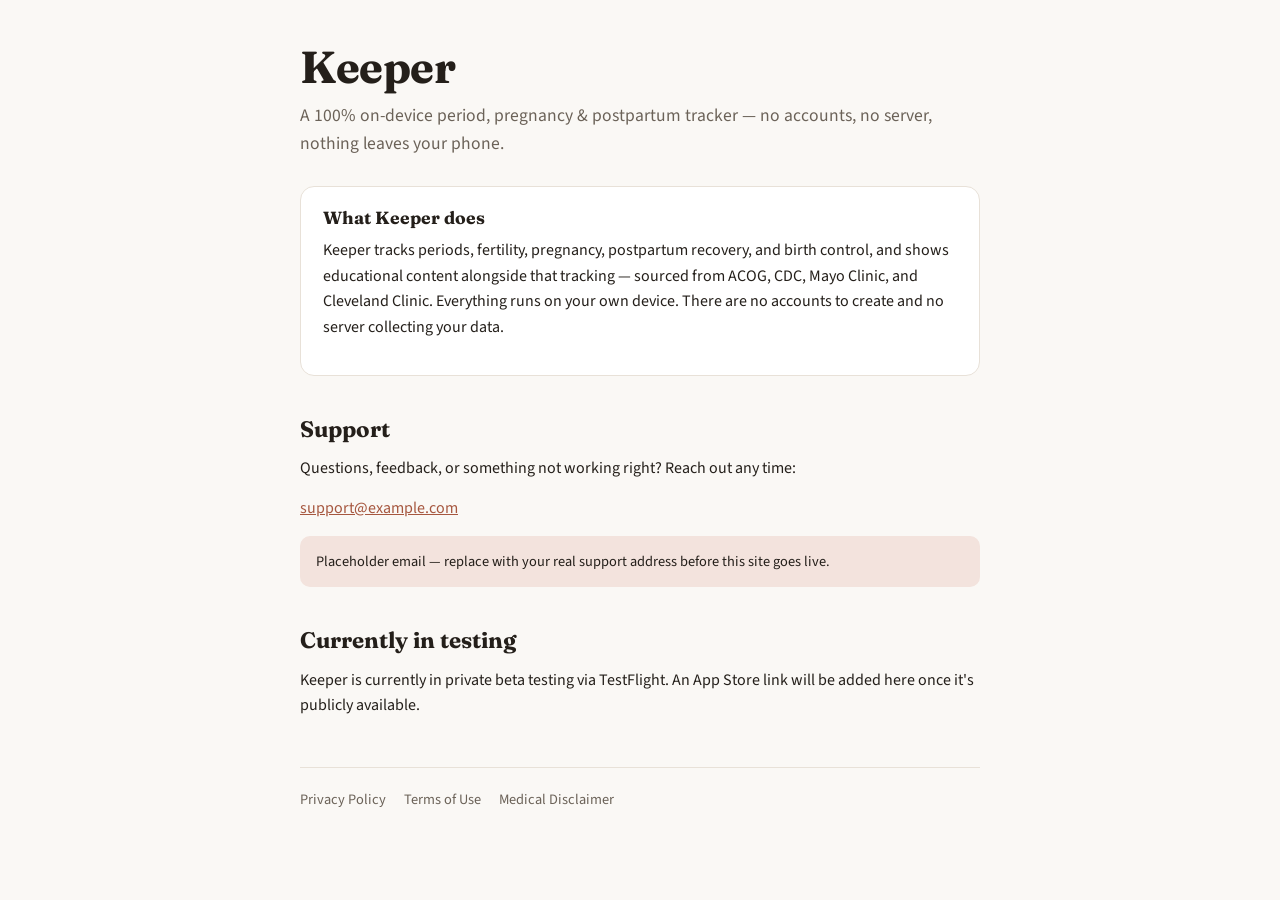
==== index.html @ 41fe7ccb "Initial Keeper support site (landing page, disclaimer, placeholder legal pages)" ====
<!doctype html>
<html lang="en">
<head>
<meta charset="utf-8">
<meta name="viewport" content="width=device-width, initial-scale=1">
<title>Keeper</title>
<link rel="stylesheet" href="https://fonts.googleapis.com/css2?family=Fraunces:wght@500;600&family=Source+Sans+3:wght@400;600;700&display=swap">
<link rel="stylesheet" href="styles.css">
</head>
<body>
<div class="wrap">
  <h1>Keeper</h1>
  <p class="tagline">A 100% on-device period, pregnancy &amp; postpartum tracker — no accounts, no server, nothing leaves your phone.</p>

  <div class="card">
    <h3 style="margin-top:0">What Keeper does</h3>
    <p>Keeper tracks periods, fertility, pregnancy, postpartum recovery, and birth control, and shows educational content alongside that tracking — sourced from ACOG, CDC, Mayo Clinic, and Cleveland Clinic. Everything runs on your own device. There are no accounts to create and no server collecting your data.</p>
  </div>

  <h2>Support</h2>
  <p>Questions, feedback, or something not working right? Reach out any time:</p>
  <p><a href="mailto:support@example.com">support@example.com</a></p>
  <p class="placeholder-note">Placeholder email — replace with your real support address before this site goes live.</p>

  <h2>Currently in testing</h2>
  <p>Keeper is currently in private beta testing via TestFlight. An App Store link will be added here once it's publicly available.</p>

  <nav class="footer-nav">
    <a href="privacy.html">Privacy Policy</a>
    <a href="terms.html">Terms of Use</a>
    <a href="disclaimer.html">Medical Disclaimer</a>
  </nav>
</div>
</body>
</html>
---- styles.css ----
:root {
  --bg: #faf8f5;
  --surface: #ffffff;
  --ink: #241f1a;
  --ink-soft: #6b6258;
  --accent: #a6573f;
  --accent-soft: #f3e3dd;
  --line: #e8e1d8;
  color-scheme: light;
}
@media (prefers-color-scheme: dark) {
  :root {
    --bg: #1b1815;
    --surface: #242019;
    --ink: #f3ede4;
    --ink-soft: #b3a89a;
    --accent: #e08a6c;
    --accent-soft: #3a2a22;
    --line: #3a332b;
    color-scheme: dark;
  }
}

* { box-sizing: border-box; }
html, body { margin: 0; }
body {
  background: var(--bg);
  color: var(--ink);
  font-family: 'Source Sans 3', -apple-system, BlinkMacSystemFont, sans-serif;
  line-height: 1.6;
  padding-inline: 20px;
  padding-block: 40px;
}
.wrap { max-width: 680px; margin: 0 auto; }

h1, h2, h3 {
  font-family: 'Fraunces', Georgia, serif;
  text-wrap: balance;
  line-height: 1.2;
}
h1 { font-size: clamp(2rem, 6vw, 2.8rem); margin: 0 0 8px; letter-spacing: -0.01em; }
h2 { font-size: 1.4rem; margin: 40px 0 14px; }
h3 { font-size: 1.1rem; margin: 28px 0 10px; }
p { margin: 0 0 14px; }
.tagline { color: var(--ink-soft); font-size: 1.1rem; margin-bottom: 28px; }

nav.footer-nav {
  display: flex;
  gap: 18px;
  flex-wrap: wrap;
  margin-top: 48px;
  padding-top: 20px;
  border-top: 1px solid var(--line);
  font-size: 0.9rem;
}
nav.footer-nav a { color: var(--ink-soft); text-decoration: none; }
nav.footer-nav a:hover { color: var(--accent); text-decoration: underline; }

a { color: var(--accent); }

.card {
  background: var(--surface);
  border: 1px solid var(--line);
  border-radius: 14px;
  padding: 20px 22px;
  margin-bottom: 16px;
}

.badge {
  display: inline-block;
  background: var(--accent-soft);
  color: var(--accent);
  font-size: 0.78rem;
  font-weight: 700;
  text-transform: uppercase;
  letter-spacing: 0.04em;
  padding: 4px 10px;
  border-radius: 999px;
  margin-bottom: 18px;
}

.updated {
  color: var(--ink-soft);
  font-size: 0.85rem;
  margin-bottom: 32px;
}

ul { padding-left: 1.3em; }
li { margin-bottom: 6px; }

.back-link { display: inline-block; margin-bottom: 24px; font-size: 0.9rem; }

.placeholder-note {
  background: var(--accent-soft);
  border-radius: 10px;
  padding: 14px 16px;
  font-size: 0.9rem;
  margin-bottom: 28px;
}
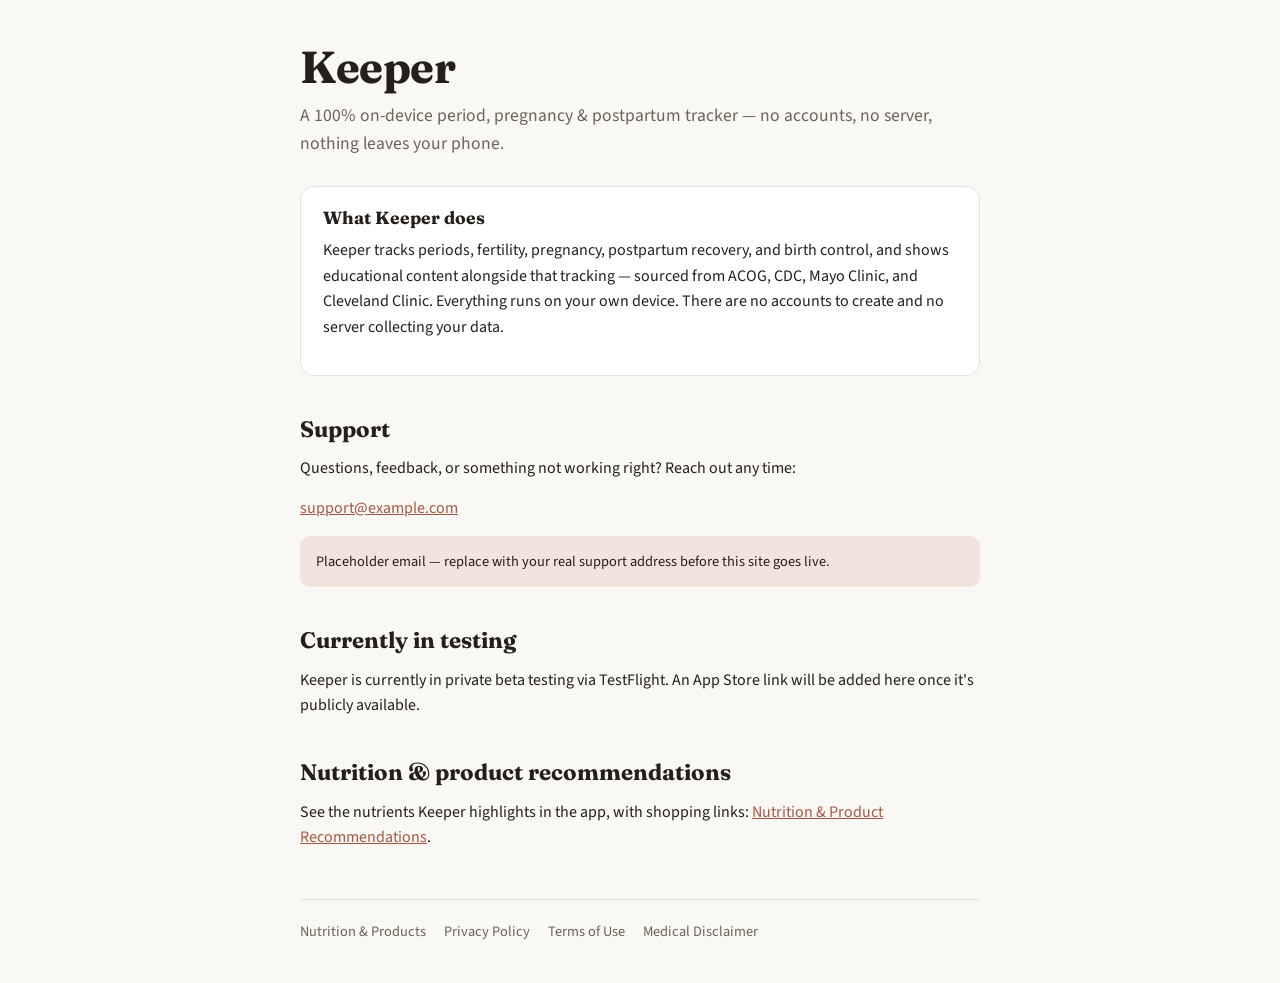
==== commit 61d5031d: "Add Nutrition & Product Recommendations page Lists the nutrient categories Keeper already surfaces i" ====
--- a/index.html
+++ b/index.html
@@ -25,7 +25,11 @@
   <h2>Currently in testing</h2>
   <p>Keeper is currently in private beta testing via TestFlight. An App Store link will be added here once it's publicly available.</p>
 
+  <h2>Nutrition &amp; product recommendations</h2>
+  <p>See the nutrients Keeper highlights in the app, with shopping links: <a href="recommendations.html">Nutrition &amp; Product Recommendations</a>.</p>
+
   <nav class="footer-nav">
+    <a href="recommendations.html">Nutrition &amp; Products</a>
     <a href="privacy.html">Privacy Policy</a>
     <a href="terms.html">Terms of Use</a>
     <a href="disclaimer.html">Medical Disclaimer</a>
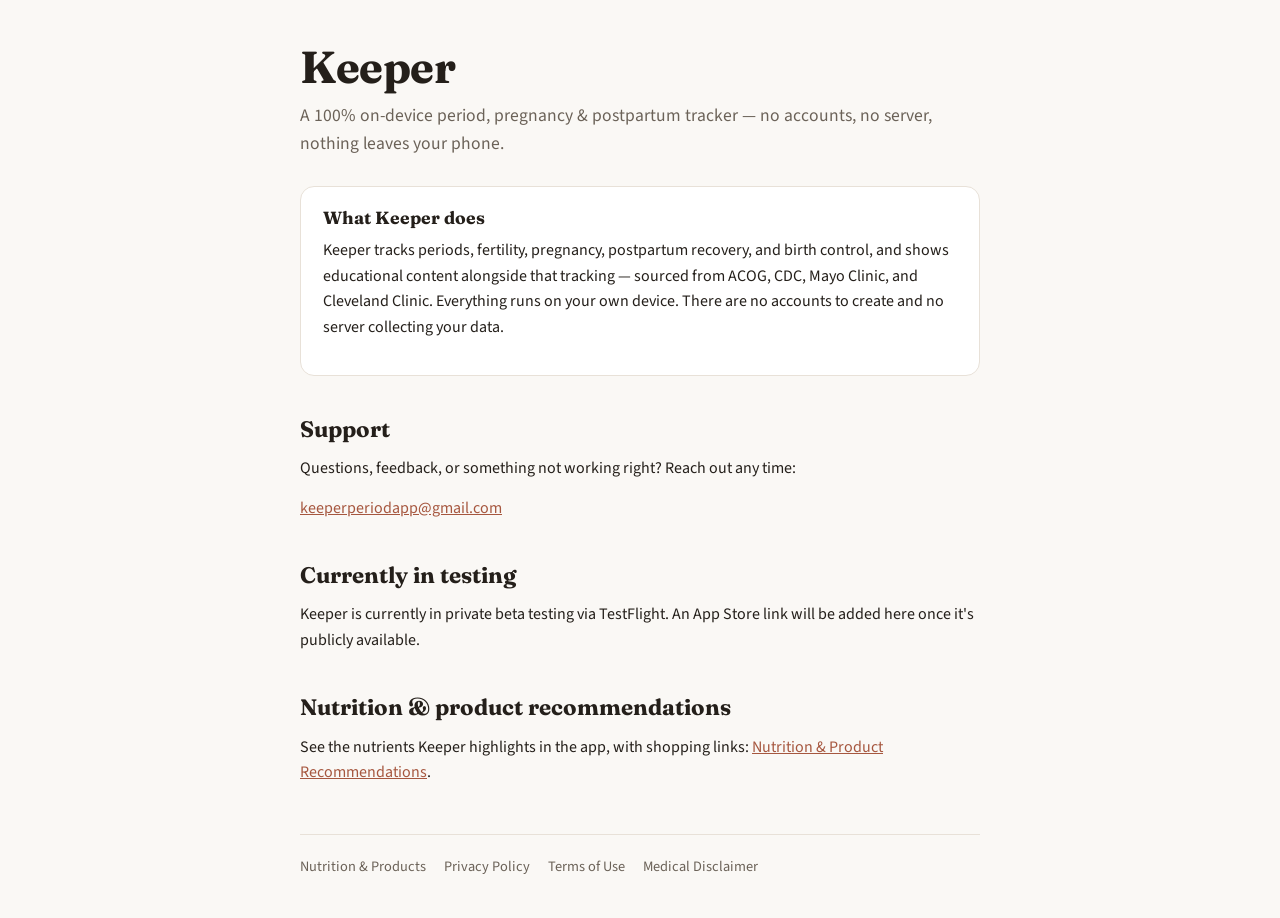
==== commit c7f44b04: "Draft real Privacy Policy and Terms of Use content Replaces the stub placeholders with content accur" ====
--- a/index.html
+++ b/index.html
@@ -19,8 +19,7 @@
 
   <h2>Support</h2>
   <p>Questions, feedback, or something not working right? Reach out any time:</p>
-  <p><a href="mailto:support@example.com">support@example.com</a></p>
-  <p class="placeholder-note">Placeholder email — replace with your real support address before this site goes live.</p>
+  <p><a href="mailto:keeperperiodapp@gmail.com">keeperperiodapp@gmail.com</a></p>
 
   <h2>Currently in testing</h2>
   <p>Keeper is currently in private beta testing via TestFlight. An App Store link will be added here once it's publicly available.</p>
